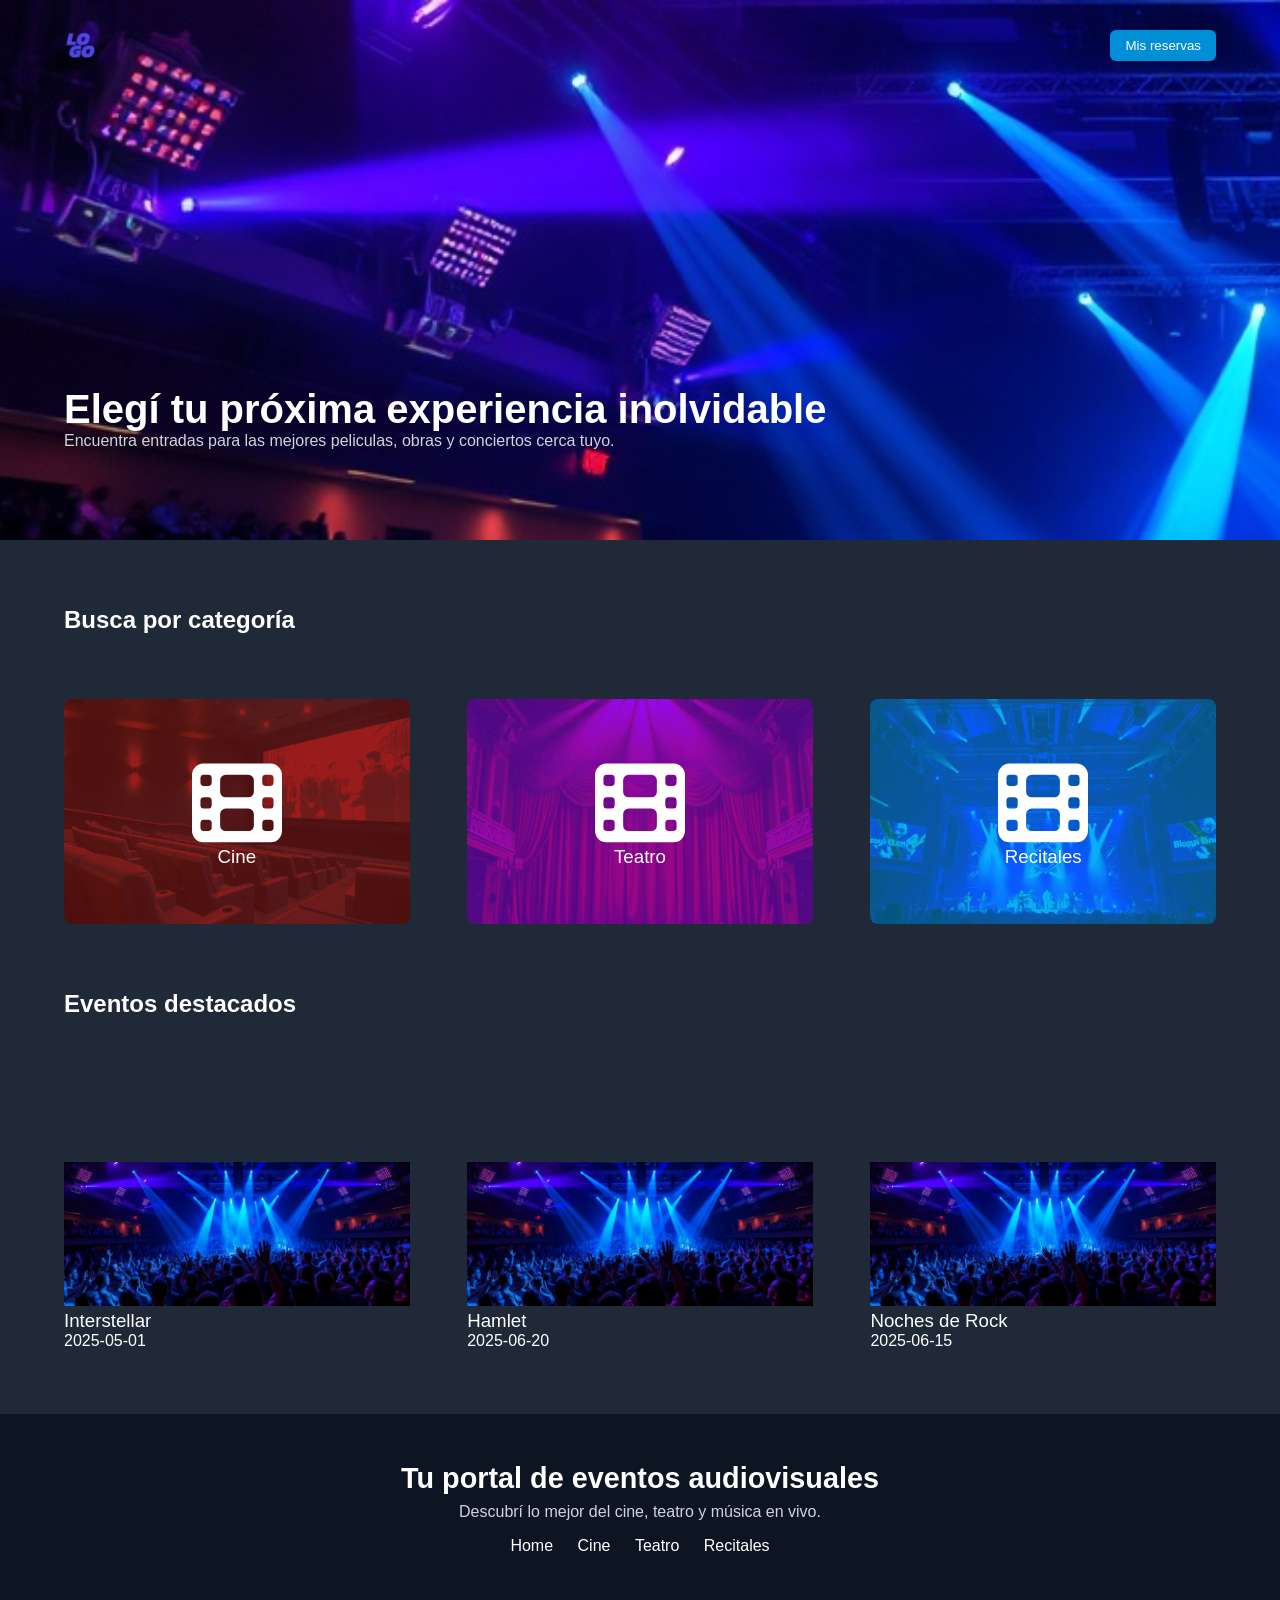
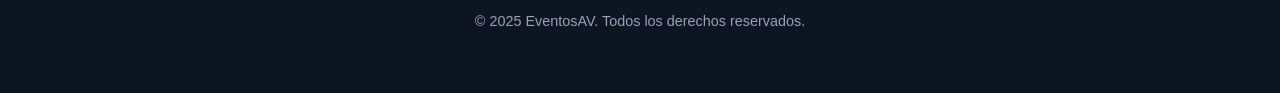
==== index.html @ 8a7a5d22 "viernes1" ====
<!DOCTYPE html>
<html lang="en">
<head>
    <meta charset="UTF-8">
    <meta name="viewport" content="width=device-width, initial-scale=1.0">
    <title>Home</title>

    <link rel="stylesheet" href="assets/css/basic-styles.css">
    <link rel="stylesheet" href="assets/css/styles.css">
        
    
</head>

<body class="azulFondo df columna centerY">

    <div class="banner w100">
    
        <header class="vh10 df centerY centerX w100 posAb">
            <div class="w90 df spaceb centerY">
                <img src="assets/imgs/logo-prueba.svg" alt="">
                <button class="sinBorde botonCeleste blanco ajuste-boton">Mis reservas</button>
            </div>
        </header>

    <main>

        <section id="banner" class="vh60 w100 df centerX">

            <div class="w90 fEnd df columna vh50">
                <h1 class="blanco fuente">Elegí tu próxima experiencia inolvidable</h1>
                <p class="grisClaro fuente">Encuentra entradas para las mejores peliculas, obras y conciertos cerca tuyo.</p>
            </div>

        </section>

    </div>

    <section id="filters" class="w90 df spaceb vh50">

        <div class="df columna spacee w100">

            <h2 class="blanco">Busca por categoría</h2>

            <div class="df spaceb">

                <a href="cine.html" id="filter-movies" class="w30 sinBorde vh25 df centerX centerY ajusteCategoria fondoRojo">
                    <div class="h50 df centerY columna spacea">
                        <img class="vh10" src="assets/imgs/icono-movies.svg" alt="">
                        <h3 class="blanco">Cine</h3>
                    </div>
                </a>

                <a href="teatro.html" id="filter-theatre" class="w30 sinBorde vh25 df centerX centerY ajusteCategoria fondoVioleta">
                    <div class="h50 df centerY columna spacea">
                        <img class="vh10" src="assets/imgs/icono-movies.svg" alt="">
                        <h3 class="blanco">Teatro</h3>
                    </div>
                </a>

                <a href="concierto.html" id="filter-concert" class="w30 sinBorde vh25 df centerX centerY ajusteCategoria fondoCeleste">
                    <div class="h50 df centerY columna spacea">
                        <img class="vh10" src="assets/imgs/icono-movies.svg" alt="">
                        <h3 class="blanco">Recitales</h3>
                    </div>
                </a>

            </div>

        </div>

    </section>

    <section class="w90 vh40 df columna spaceb">
        
            <h2 class="blanco">Eventos destacados</h2>

            <div id="contDestacados" class="df spaceb">
                <!--Aca se van a mostrar eventos de los 3 tipos-->

            </div>

        
    </section>

    </main>

    <footer class="w100 mt4">
        <h2>Tu portal de eventos audiovisuales</h2>
        <p>Descubrí lo mejor del cine, teatro y música en vivo.</p>
      
        <div class="footer-links">
          <a href="index.html">Home</a>
          <a href="cine.html">Cine</a>
          <a href="teatro.html">Teatro</a>
          <a href="concierto.html">Recitales</a>
        </div>
      
        <p class="copyright mt4">&copy; 2025 EventosAV. Todos los derechos reservados.</p>
      </footer>

    <script src="assets/js/script.js" type="module"></script> 
    <script src="assets/js/app.js" type="module"></script>

</body>
</html>
---- assets/css/basic-styles.css ----
*{
    margin: 0;
    padding: 0;
    box-sizing: border-box;
    text-decoration: none;
    font-family: sans-serif;
}

.bordeRojo{
    border: 3px solid red;
}
.bordeVerde{
    border: 3px solid greenyellow;
}

/*sacar cosas*/
.sinItem{
    list-style: none;
}
.sinBorde{
    border: none;
}

/*fondos*/
.fondoBlanco{
    background-color: white;
}
.fondoNegro{
    background-color: black;
}
.fondoTransparente{
    background-color: #ffffff00;
}

/*colores*/
.blanco{
    color: white;
}
.negro{
    color: black;
}

/*bordes*/
.bordeRedondo{
    border-radius: 25px;
}

/*texto*/
.textCenter{
    text-align: center;
}

/*acomodar*/
.df{
    display: flex;
}
.wrap{
    flex-wrap: wrap;
}
.fEnd{
    justify-content: end;
}
.fStart{
    justify-content: start;
}
.columna{
    flex-direction: column;
}
.centerX{
    justify-content: center;
}
.centerY{
    align-items: center;
}
.spaceb{
    justify-content: space-between;
}
.spacea{
    justify-content: space-around;
}
.spacee{
    justify-content: space-evenly;
}
.objCover{
    object-fit: cover;
}
.fitContent{
    width: fit-content;
}
.posAb{
    position: absolute;
}
.posRel{
    position: relative;
}

/*alturas*/
.h100{
    height: 100%;
}
.h90{
    height: 90%;
}
.h50{
    height: 50%;
}

.vh100{
    min-height: 100vh;
}
.vh90{
    min-height: 90vh;
}
.vh70{
    min-height: 70vh;
}
.vh60{
    height: 60vh;
}
.vh50{
    height: 50vh;
}
.vh40{
    height: 40vh;
}
.vh30{
    height: 30vh;
}
.vh25{
    height: 25vh;
}
.vh10{
    height: 10vh;
}

/*anchos*/
.w100{
    width: 100%;
}
.w90{
    width: 90%;
}
.w80{
    width: 80%;
}
.w70{
    width: 70%;
}
.w60{
    width: 60%;
}
.w50{
    width: 50%;
}
.w40{
    width: 40%;
}
.w45{
    width: 45%;
}
.w30{
    width: 30%;
}
.w20{
    width: 20%;
}
.w10{
    width: 10%;
}

/*Margin y padding*/

.mt4{
    margin-top: 4em;
}

.mr2{
    margin-right: 2em;
}

.ml2{
    margin-left: 2em;
}

.mt1{
    margin-top: 1em;
}

.mb3{
    margin-bottom: 3em;
}


/*visibilidad*/
.invisible{
    display: none;
}
.visible{
    display: block;
}

@media (max-width: 960px){

        .visibleT{
            display: block;
        }
        .invisibleT{
            display: none;
        }

}

@media (max-width: 480px){

    .w100m{
        width: 100%;
    }
    .w90m{
        width: 90%;
    }
    .w80m{
        width: 80%;
    }
    .w70m{
        width: 70%;
    }

    .vh100m{
        min-height: 100vh;
    }
    .vh80m{
        min-height: 80vh;
    }
    .vh70m{
        min-height: 70vh;
    }
    .vh60m{
        height: 60vh;
    }
    .vh30m{
        height: 30vh;
    }

    .dfm{
        display: flex;
    }
    .columnaM{
        flex-direction: column;
    }
    .spaceaM{
        justify-content: space-around;
    }
    .spacebM{
        justify-content: space-between;
    }

}
---- assets/css/styles.css ----
/*generales
section{
    margin-top: 2em;
}*/

/*sacar*/
#container{
    flex-wrap: wrap;
}

/*colores*/
.azulFondo{
    background-color: #1f2937;
}
.grisClaro{
    color: #D1D5DB;
}

.bgGrisOscuro{
    background-color: #48494d;
}
.fondoRojo{
    background-color: #991B1B;
}

.fondoVioleta{
    background-color: #9409ff;
}

.fondoCeleste{
    background-color: #09adff;
}

/*botones*/
.ajuste-boton{
    padding: 8px 15px;
    border-radius: 6px;
}

.botonCeleste{
    background-color: #008FD6;
}

/*banner section*/
.ajusteBanner{
    background-repeat: no-repeat;
    background-position: center;
    background-size: cover;
    background-color: rgba(0, 0, 0, 0.527);
    background-blend-mode: darken;
}

.banner{
    background-image: url("../imgs/banner-home.png");
}

.banner-cine{
    background-image: url("../imgs/banner-cine.jpg");
}
.banner-teatro{
    background-image: url("../imgs/banner-teatro.jpg");
}
.banner-concierto{
    background-image: url("../imgs/banner-recital.jpg");
}

/*textos*/
h1,h2,h3,h4,p,a,button,label,input{
    font-family: Roboto, 'Open Sans', 'Helvetica Neue', sans-serif;
}
h3{
    font-weight: 300;
}
h1{
    font-size: clamp(1em, 2.5em, 3em);
}
p{
    font-size: clamp(15px, 16px, 24px);
    font-weight: 400;
}

/*categorias*/
.ajusteCategoria{
    border-radius: 8px;
    background-size: cover;
    background-blend-mode: darken;
    background-position: center;
}

#filter-movies{
    background-image: url("../imgs/cine-categoria.png");
}

#filter-theatre{
    background-image: url("../imgs/category-theatre.png");
}

#filter-concert{
    background-image: url("../imgs/concert-category.png");
}

header{
    z-index: 1;
    top: 0;
}

.lateral{
    margin-left: 2em;
    margin-right: 2em;
    border-radius: 1em;
}

#card{
    overflow: hidden;
}

#modalInfo{
    padding: 2em;
    top: 20%;
    left: 30%;
}

/*form*/

input{
    height: 45px;
    border: none;
    border-radius: 16px;
    background-color: #9cc7fb6f;
    color: #ffffff;
    padding: 12px;
}

label{
    font-size: 15px;
    margin-top: 20px;
}

footer {
    background-color: #0d1523; /* Azul oscuro */
    color: white;
    text-align: center;
    padding: 3rem 1rem;
  }
  
  footer h2 {
    font-size: 1.8rem;
    margin-bottom: 0.5rem;
  }
  
  footer p {
    margin: 0.5rem 0 1rem;
    color: #cbd5e1;
  }
  
  .footer-links {
    margin-bottom: 1rem;
  }
  
  .footer-links a {
    color: white;
    text-decoration: none;
    margin: 0 10px;
    font-weight: 500;
    transition: color 0.3s ease;
  }
  
  .footer-links a:hover {
    color: #38bdf8;
  }
  
  footer .copyright {
    font-size: 0.9rem;
    color: #94a3b8;
  }

  #caja-reservas{
    height: 100vh;
    padding: 2em;
    position: fixed;
    right: 0;
    z-index: 2;
    overflow-y: auto;
  }

  #contenedorComida{
    top: 20%;
  }

  #card-evento{
    background-image: url("../imgs/poster-peli-generic.webp");
    background-repeat: no-repeat;
    background-position: center;
    background-size: cover;
    width: 100%;
    height: 60vh;
  }

  #card-evento:hover{
    transform: scale(1.1);
    transition: ease-in-out;
  }

  #info-evento{
    color: white;
    background: linear-gradient(to top, black, transparent);
  }
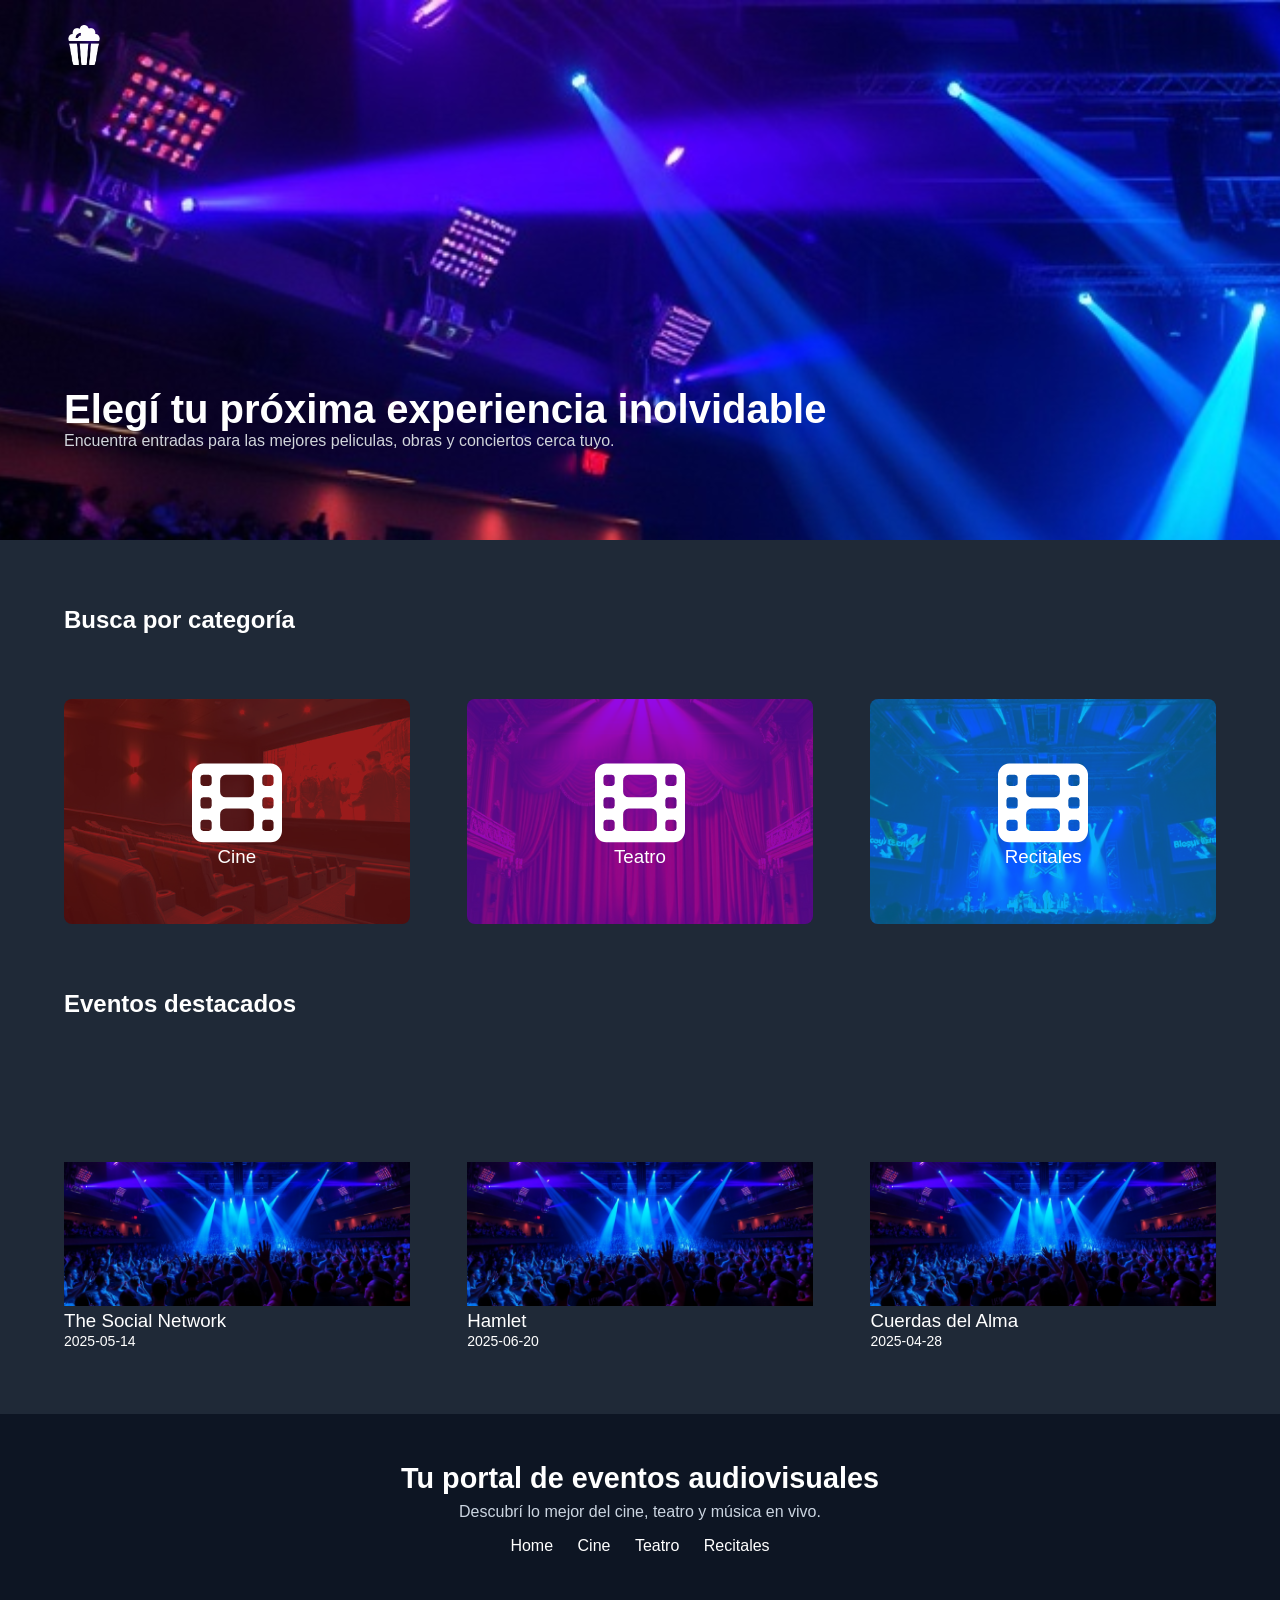
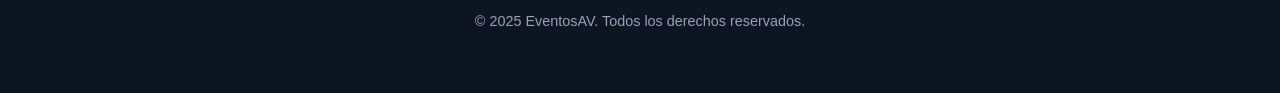
==== commit 8653d5db: "sabado a la mañana" ====
--- a/index.html
+++ b/index.html
@@ -17,8 +17,8 @@
     
         <header class="vh10 df centerY centerX w100 posAb">
             <div class="w90 df spaceb centerY">
-                <img src="assets/imgs/logo-prueba.svg" alt="">
-                <button class="sinBorde botonCeleste blanco ajuste-boton">Mis reservas</button>
+                <img id="logo" class="objCover" src="assets/imgs/logo-blanco.png" alt="">
+                <!--<button class="sinBorde botonCeleste blanco ajuste-boton">Mis reservas</button>-->
             </div>
         </header>
 
--- a/assets/css/basic-styles.css
+++ b/assets/css/basic-styles.css
@@ -129,6 +129,9 @@
 .vh25{
     height: 25vh;
 }
+.vh20{
+    height: 20vh;
+}
 .vh10{
     height: 10vh;
 }
--- a/assets/css/styles.css
+++ b/assets/css/styles.css
@@ -1,8 +1,3 @@
-/*generales
-section{
-    margin-top: 2em;
-}*/
-
 /*sacar*/
 #container{
     flex-wrap: wrap;
@@ -65,11 +60,11 @@
 }
 
 /*textos*/
-h1,h2,h3,h4,p,a,button,label,input{
+h1,h2,h3,h4,p,a,button,label,input, span{
     font-family: Roboto, 'Open Sans', 'Helvetica Neue', sans-serif;
 }
 h3{
-    font-weight: 300;
+    font-weight: 400;
 }
 h1{
     font-size: clamp(1em, 2.5em, 3em);
@@ -77,6 +72,16 @@
 p{
     font-size: clamp(15px, 16px, 24px);
     font-weight: 400;
+}
+span, li{
+    font-size: 14px;
+    font-weight: 300;
+}
+li{
+    list-style: none;
+}
+.closei{
+    font-size: 24px;
 }
 
 /*categorias*/
@@ -102,6 +107,9 @@
 header{
     z-index: 1;
     top: 0;
+}
+#logo{
+    width: 40px;
 }
 
 .lateral{
@@ -133,7 +141,6 @@
 
 label{
     font-size: 15px;
-    margin-top: 20px;
 }
 
 footer {
@@ -194,14 +201,20 @@
     background-size: cover;
     width: 100%;
     height: 60vh;
+
+    transition: transform 0.3s ease-in-out;
   }
 
   #card-evento:hover{
-    transform: scale(1.1);
-    transition: ease-in-out;
+    transform: scale(1.05);
+
   }
 
   #info-evento{
     color: white;
     background: linear-gradient(to top, black, transparent);
+  }
+
+  #div-final{
+    background-color: #0d1523d7;
   }
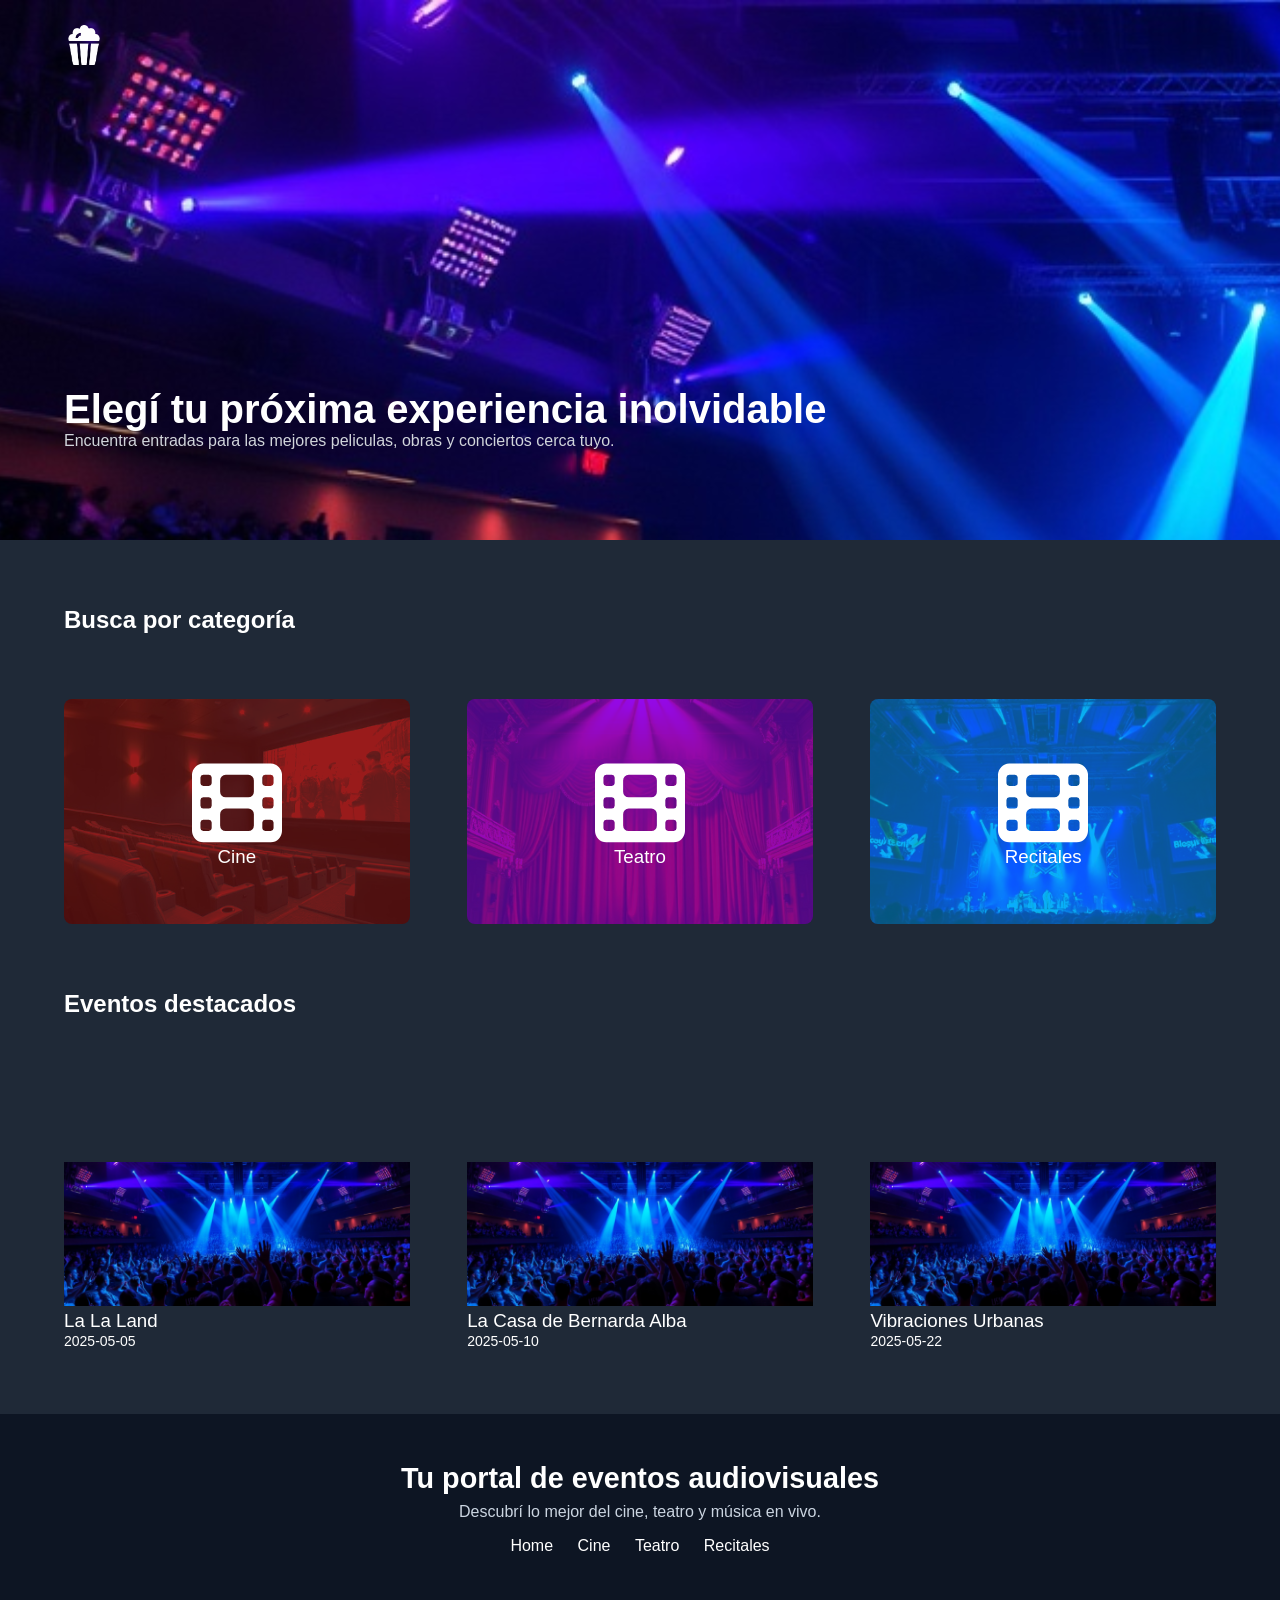
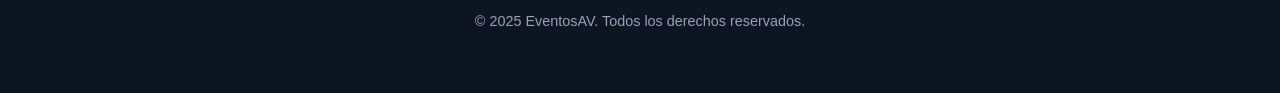
==== commit 183af255: "Cambios" ====
--- a/index.html
+++ b/index.html
@@ -7,6 +7,7 @@
 
     <link rel="stylesheet" href="assets/css/basic-styles.css">
     <link rel="stylesheet" href="assets/css/styles.css">
+    <link rel="icon" href="assets/imgs/logo.png" type="image/x-icon">
         
     
 </head>
--- a/assets/css/basic-styles.css
+++ b/assets/css/basic-styles.css
@@ -42,7 +42,7 @@
 
 /*bordes*/
 .bordeRedondo{
-    border-radius: 25px;
+    border-radius: 20px;
 }
 
 /*texto*/
@@ -191,6 +191,10 @@
 
 .mb3{
     margin-bottom: 3em;
+}
+
+.p1{
+    padding: 1em;
 }
 
 
--- a/assets/css/styles.css
+++ b/assets/css/styles.css
@@ -217,4 +217,36 @@
 
   #div-final{
     background-color: #0d1523d7;
-  }+  }
+
+  .totalPrecio{
+    text-align: right;
+  }
+
+  .cajita{
+    border: 1px solid rgb(164, 164, 164);
+    background-color: #f6f6f6;
+    border-radius: 10px;
+    box-shadow: 0 2px 8px rgba(0, 0, 0, 0.1);
+    padding: 1.4em;
+  }
+
+ #cerrar-comida{
+    all: unset;
+    position: absolute;
+    right: 1rem;
+    cursor: pointer;
+ }
+
+ #dialog-comida{
+    position: fixed;
+    top: 50%;
+    left: 32%;
+    transform: translate(-50%, -50%);
+    box-shadow: 0 0 10px rgba(0,0,0,0.3);
+    z-index: 1000;
+ }
+
+ #codigoDescuento {
+    color: black; 
+ }
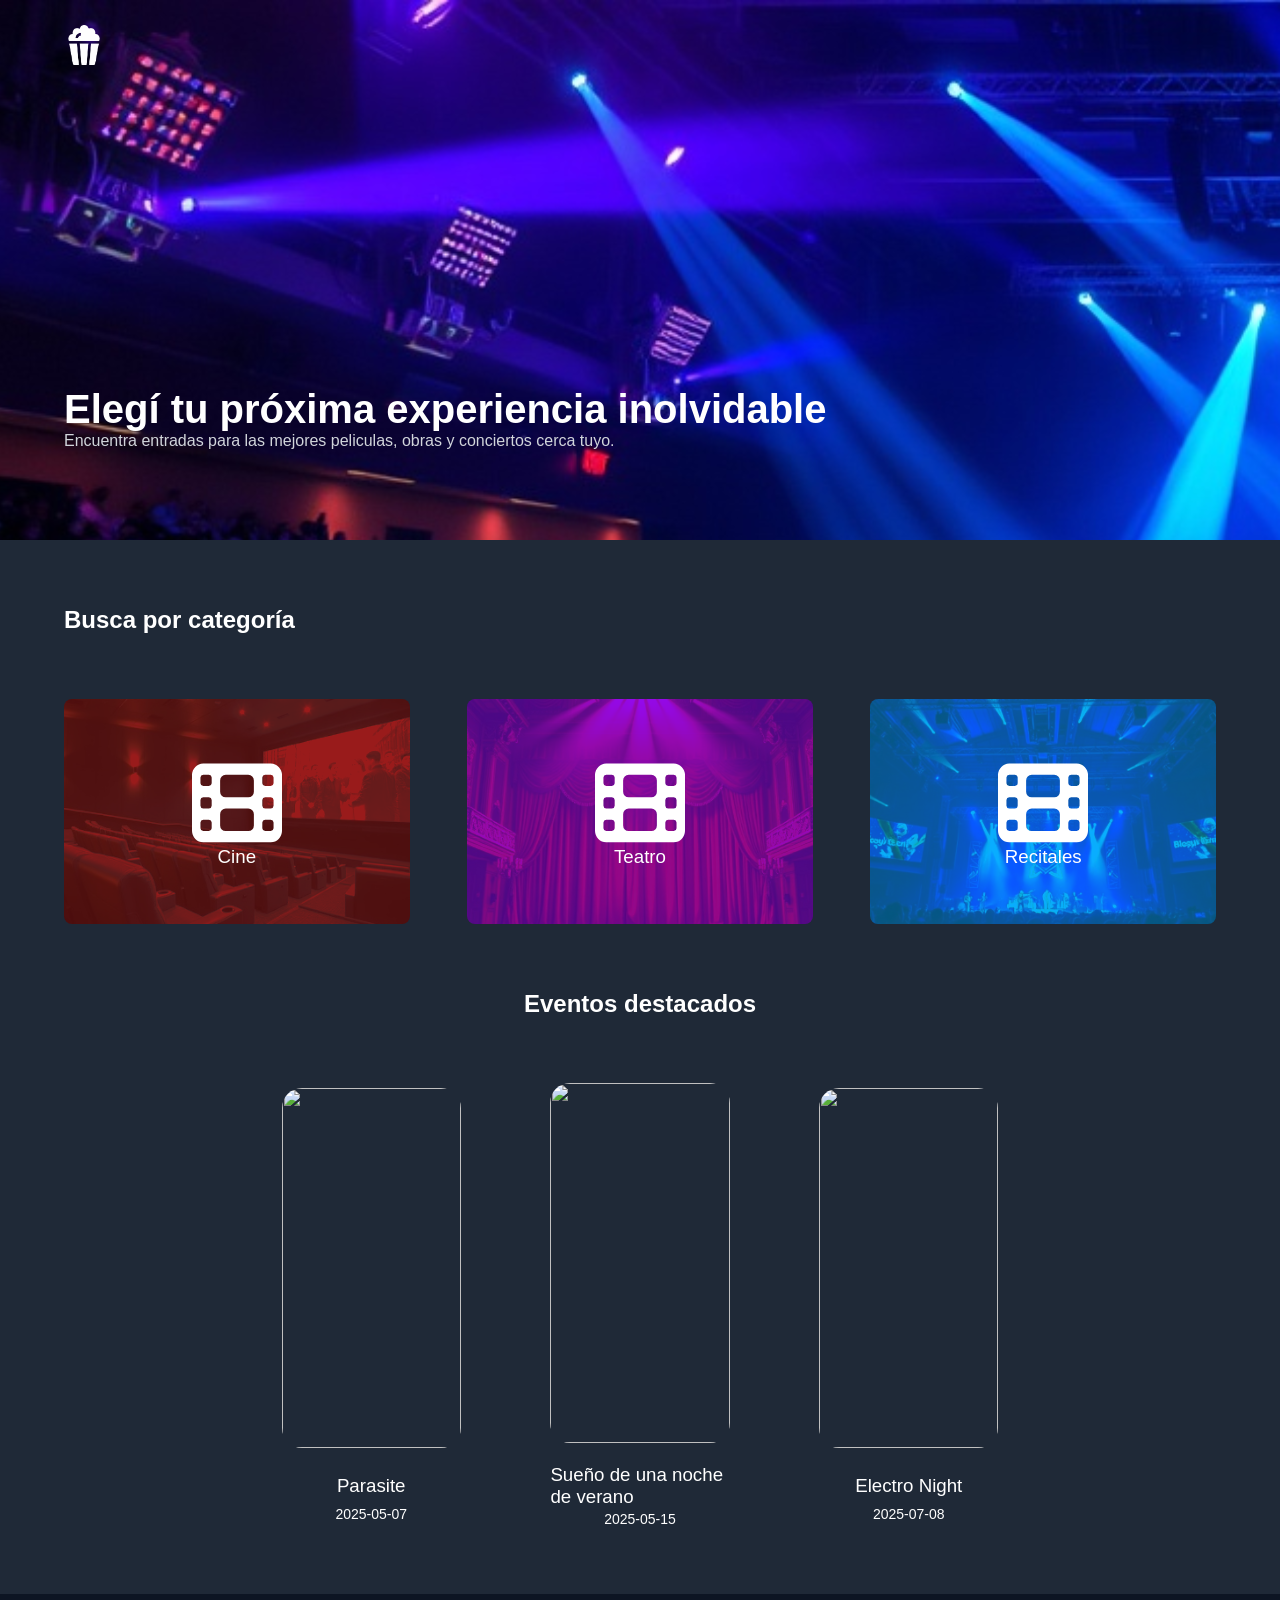
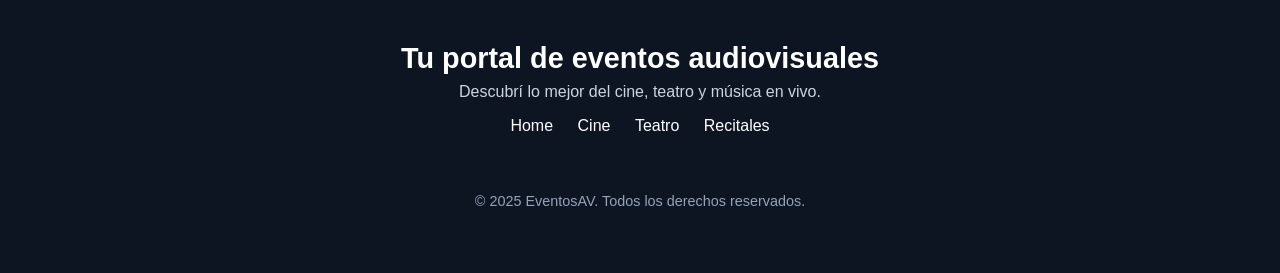
==== commit a86a0fb6: "domingo noche" ====
--- a/index.html
+++ b/index.html
@@ -71,11 +71,11 @@
 
     </section>
 
-    <section class="w90 vh40 df columna spaceb">
+    <section class="w70 vh60 df columna centerY spaceb">
         
             <h2 class="blanco">Eventos destacados</h2>
 
-            <div id="contDestacados" class="df spaceb">
+            <div id="contDestacados" class="df spaceb w80">
                 <!--Aca se van a mostrar eventos de los 3 tipos-->
 
             </div>
--- a/assets/css/basic-styles.css
+++ b/assets/css/basic-styles.css
@@ -164,6 +164,9 @@
 .w30{
     width: 30%;
 }
+.w25{
+    width: 25%;
+}
 .w20{
     width: 20%;
 }
--- a/assets/css/styles.css
+++ b/assets/css/styles.css
@@ -195,13 +195,15 @@
   }
 
   #card-evento{
-    background-image: url("../imgs/poster-peli-generic.webp");
     background-repeat: no-repeat;
     background-position: center;
     background-size: cover;
     width: 100%;
     height: 60vh;
 
+    background-color: #0d1523;
+    background-blend-mode: darken;
+
     transition: transform 0.3s ease-in-out;
   }
 
@@ -210,9 +212,13 @@
 
   }
 
-  #info-evento{
-    color: white;
-    background: linear-gradient(to top, black, transparent);
+  #card-evento .overlay {
+    position: absolute;
+    top: 0;
+    left: 0;
+    width: 100%;
+    height: 100%;
+    background: linear-gradient(to top, rgb(13, 21, 35), rgba(13, 21, 35, 0)); 
   }
 
   #div-final{
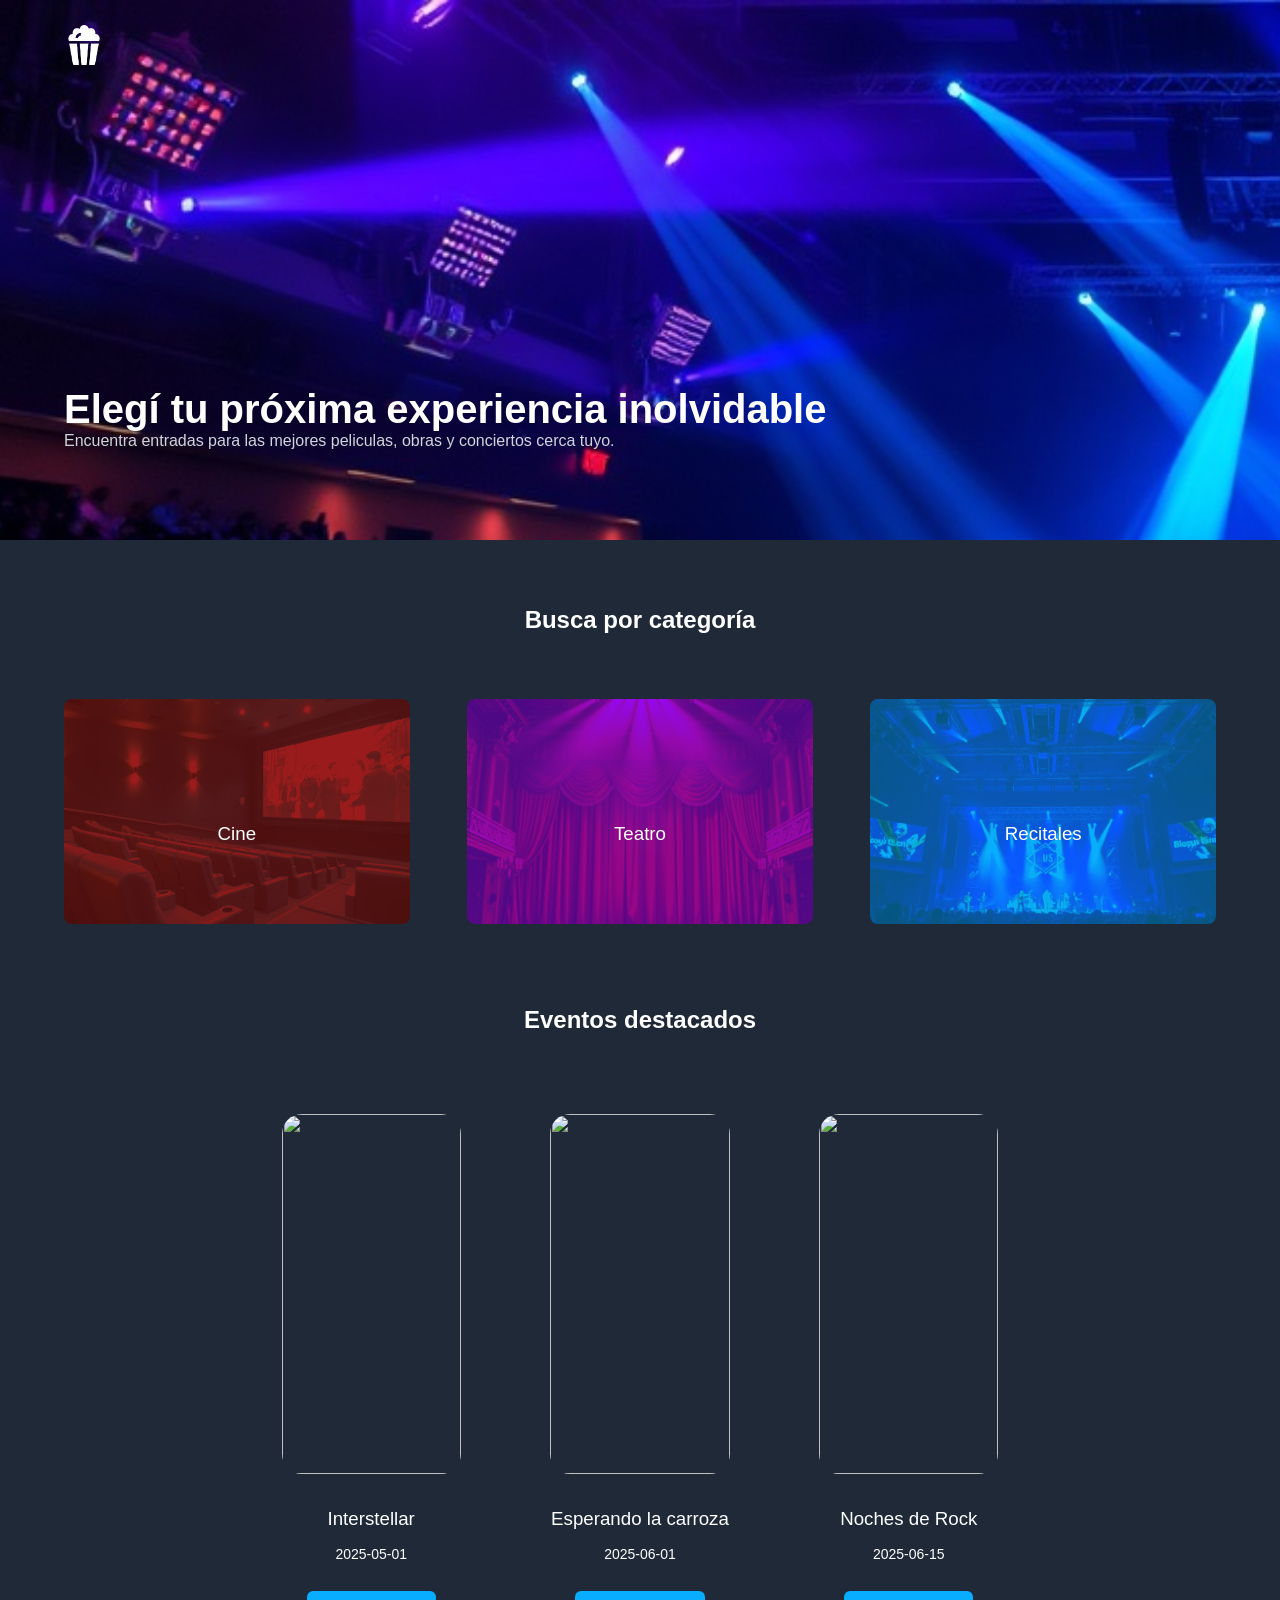
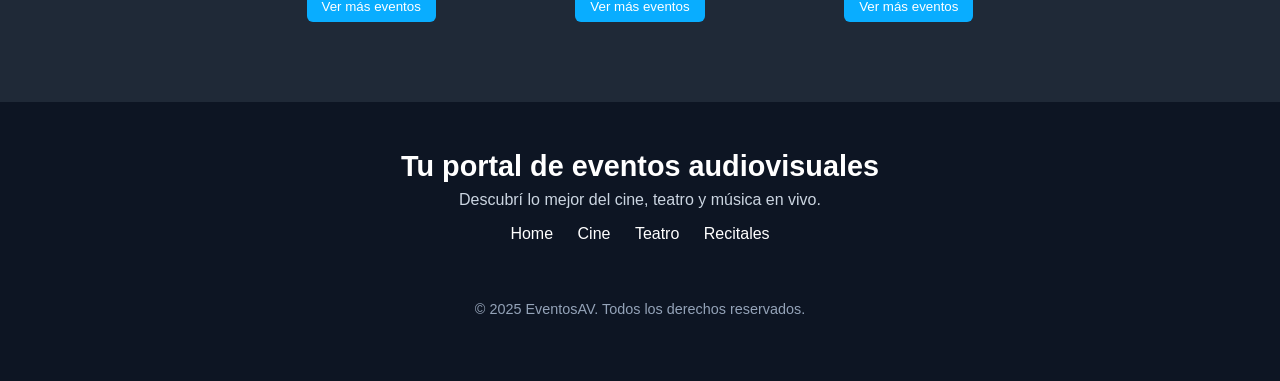
==== commit c5c5f47a: "Cambios" ====
--- a/index.html
+++ b/index.html
@@ -8,7 +8,8 @@
     <link rel="stylesheet" href="assets/css/basic-styles.css">
     <link rel="stylesheet" href="assets/css/styles.css">
     <link rel="icon" href="assets/imgs/logo.png" type="image/x-icon">
-        
+    
+    <link rel='stylesheet' href='https://cdn-uicons.flaticon.com/2.6.0/uicons-regular-rounded/css/uicons-regular-rounded.css'>
     
 </head>
 
@@ -38,29 +39,29 @@
 
     <section id="filters" class="w90 df spaceb vh50">
 
-        <div class="df columna spacee w100">
+        <div class="df columna spacee w100 centerX centerY">
 
             <h2 class="blanco">Busca por categoría</h2>
 
-            <div class="df spaceb">
+            <div class="df spaceb w100">
 
                 <a href="cine.html" id="filter-movies" class="w30 sinBorde vh25 df centerX centerY ajusteCategoria fondoRojo">
                     <div class="h50 df centerY columna spacea">
-                        <img class="vh10" src="assets/imgs/icono-movies.svg" alt="">
+                        <i class="fi fi-rr-video-camera-alt icono"></i>
                         <h3 class="blanco">Cine</h3>
                     </div>
                 </a>
 
                 <a href="teatro.html" id="filter-theatre" class="w30 sinBorde vh25 df centerX centerY ajusteCategoria fondoVioleta">
                     <div class="h50 df centerY columna spacea">
-                        <img class="vh10" src="assets/imgs/icono-movies.svg" alt="">
+                        <i class="fi fi-rr-theater-masks icono"></i>
                         <h3 class="blanco">Teatro</h3>
                     </div>
                 </a>
 
                 <a href="concierto.html" id="filter-concert" class="w30 sinBorde vh25 df centerX centerY ajusteCategoria fondoCeleste">
                     <div class="h50 df centerY columna spacea">
-                        <img class="vh10" src="assets/imgs/icono-movies.svg" alt="">
+                        <i class="fi fi-rr-guitar-electric icono"></i>
                         <h3 class="blanco">Recitales</h3>
                     </div>
                 </a>
@@ -71,11 +72,11 @@
 
     </section>
 
-    <section class="w70 vh60 df columna centerY spaceb">
+    <section class="w70 vh80 df columna centerY spaceb mt1 w90t">
         
             <h2 class="blanco">Eventos destacados</h2>
 
-            <div id="contDestacados" class="df spaceb w80">
+            <div id="contDestacados" class="df spaceb w80 mt4 dfm columnam w100t">
                 <!--Aca se van a mostrar eventos de los 3 tipos-->
 
             </div>
--- a/assets/css/styles.css
+++ b/assets/css/styles.css
@@ -186,6 +186,7 @@
     padding: 2em;
     position: fixed;
     right: 0;
+    top:0;
     z-index: 2;
     overflow-y: auto;
   }
@@ -255,4 +256,84 @@
 
  #codigoDescuento {
     color: black; 
- }+ }
+
+ .icono{
+    font-size: 3em; 
+    color: white;
+  }
+
+ /*MOBILE*/
+@media screen and (max-width: 767px) {
+    .w100m{
+        width: 100%;
+    }
+
+    .w90m{
+        width: 90%;
+    }
+
+    
+    .w40m{
+        width: 40%;
+    }
+
+
+    .dfm{
+        display: flex;
+    }
+
+    .centerXm{
+        justify-content: center;
+    }
+
+    .centerYm{
+        align-items: center;
+    }
+
+    #modalInfo{
+        top: 20%;
+        left: 5%;
+    }
+
+    #dialog-comida{
+        top: 50%;
+        left: 70%;
+    }
+
+    .imgMenum{
+        object-fit: contain
+    }
+
+    .columnam{
+        flex-direction: column;
+    }
+
+    .mt1m{
+        margin-top: 1em;
+    }
+
+}
+  
+  /*TABLETS*/
+  @media screen and (min-width: 768px) and (max-width: 1023px) {
+    .w45t{
+        width: 45%;
+    }
+
+    .w60t{
+        width: 60%;
+    }
+
+    .w100t{
+        width: 100%;
+    }
+
+    .w90t{
+        width: 90%;
+    }
+
+    .imgMenut{
+        object-fit: contain
+    }
+  }
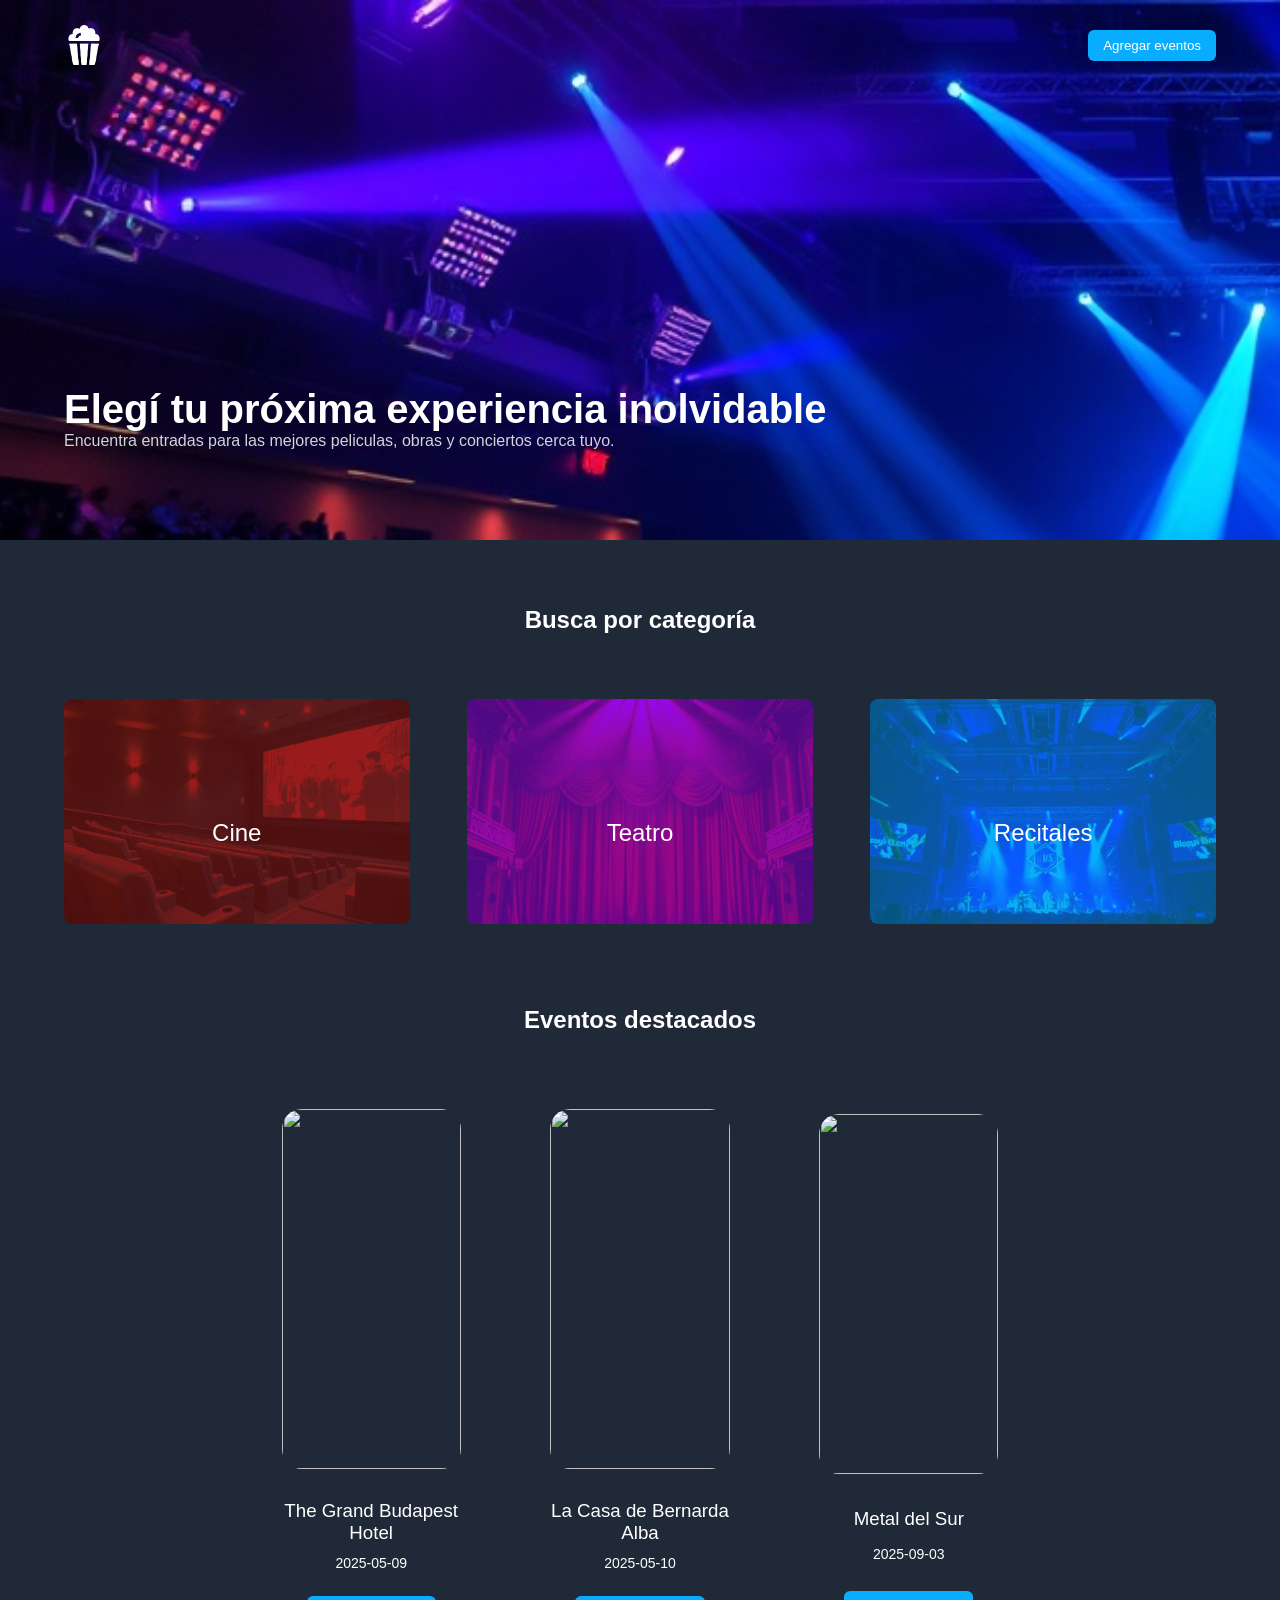
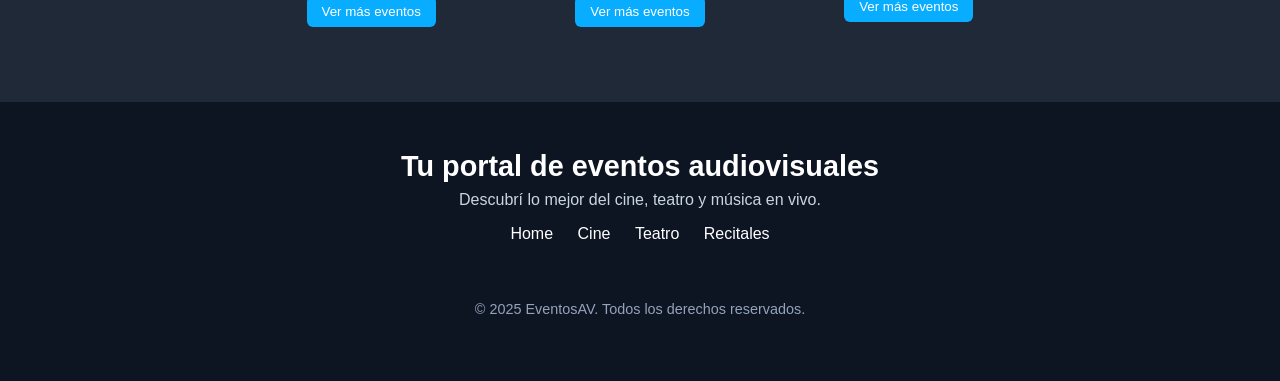
==== commit 6773a597: "jueves2" ====
--- a/index.html
+++ b/index.html
@@ -20,7 +20,7 @@
         <header class="vh10 df centerY centerX w100 posAb">
             <div class="w90 df spaceb centerY">
                 <img id="logo" class="objCover" src="assets/imgs/logo-blanco.png" alt="">
-                <!--<button class="sinBorde botonCeleste blanco ajuste-boton">Mis reservas</button>-->
+                <a href=""><button class="ajuste-boton sinBorde blanco fondoCeleste">Agregar eventos</button></a>
             </div>
         </header>
 
@@ -48,21 +48,21 @@
                 <a href="cine.html" id="filter-movies" class="w30 sinBorde vh25 df centerX centerY ajusteCategoria fondoRojo">
                     <div class="h50 df centerY columna spacea">
                         <i class="fi fi-rr-video-camera-alt icono"></i>
-                        <h3 class="blanco">Cine</h3>
+                        <h3 class="blanco titulo">Cine</h3>
                     </div>
                 </a>
 
                 <a href="teatro.html" id="filter-theatre" class="w30 sinBorde vh25 df centerX centerY ajusteCategoria fondoVioleta">
                     <div class="h50 df centerY columna spacea">
                         <i class="fi fi-rr-theater-masks icono"></i>
-                        <h3 class="blanco">Teatro</h3>
+                        <h3 class="blanco titulo">Teatro</h3>
                     </div>
                 </a>
 
                 <a href="concierto.html" id="filter-concert" class="w30 sinBorde vh25 df centerX centerY ajusteCategoria fondoCeleste">
                     <div class="h50 df centerY columna spacea">
                         <i class="fi fi-rr-guitar-electric icono"></i>
-                        <h3 class="blanco">Recitales</h3>
+                        <h3 class="blanco titulo">Recitales</h3>
                     </div>
                 </a>
 
@@ -77,8 +77,7 @@
             <h2 class="blanco">Eventos destacados</h2>
 
             <div id="contDestacados" class="df spaceb w80 mt4 dfm columnam w100t">
-                <!--Aca se van a mostrar eventos de los 3 tipos-->
-
+                <!--Aca se van a mostrar eventos random de los 3 tipos-->
             </div>
 
         
--- a/assets/css/styles.css
+++ b/assets/css/styles.css
@@ -82,6 +82,10 @@
 }
 .closei{
     font-size: 24px;
+}
+.titulo{
+    font-size: clamp(16px, 24px, 32px);
+    font-weight: 500;
 }
 
 /*categorias*/
@@ -263,6 +267,10 @@
     color: white;
   }
 
+  #eventos-agregados{
+    gap: 2em;
+  }
+
  /*MOBILE*/
 @media screen and (max-width: 767px) {
     .w100m{
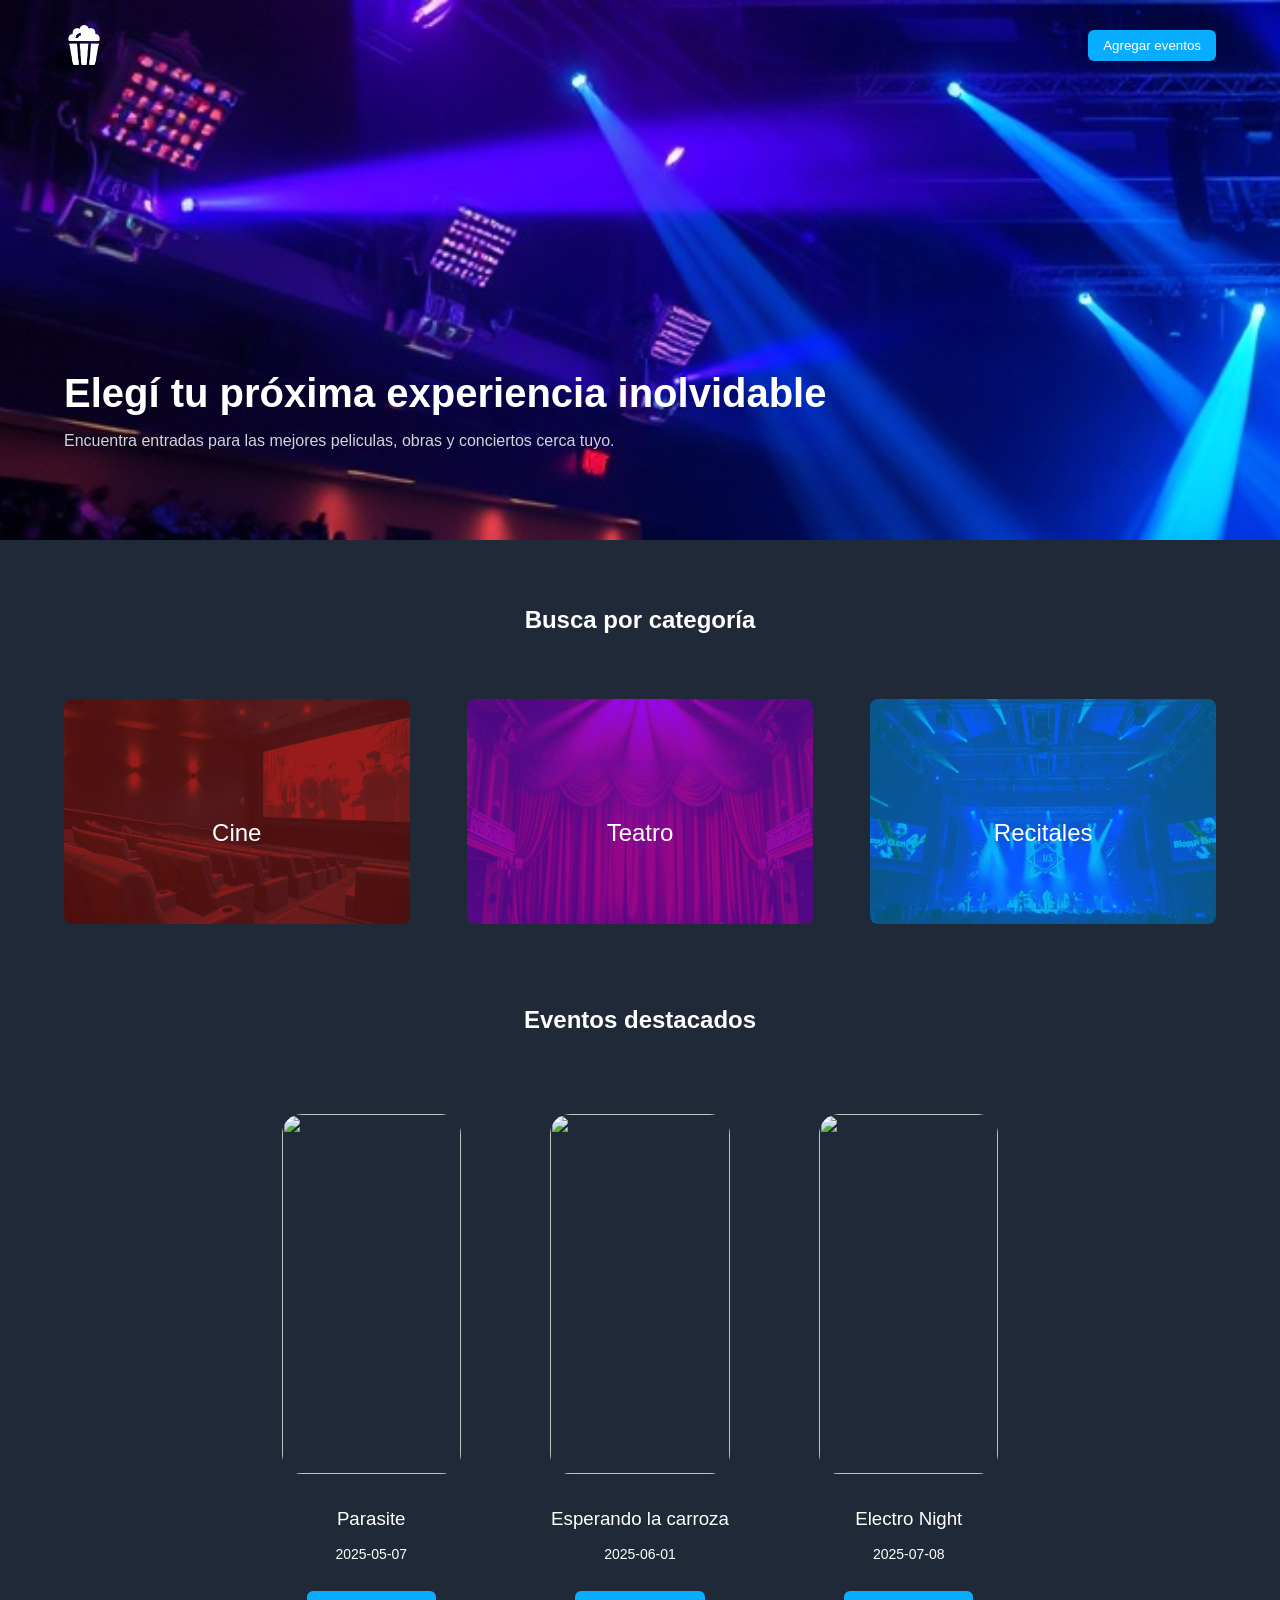
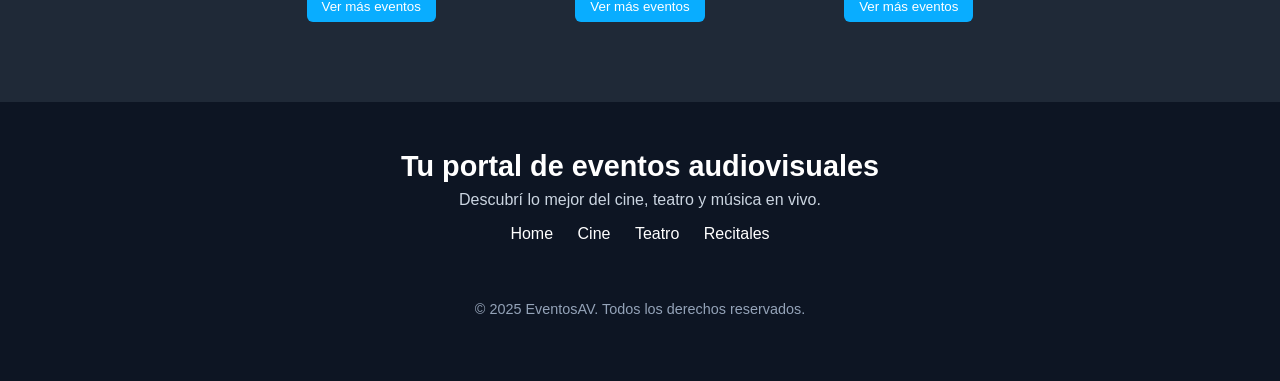
==== commit bf40661d: "cambios casi finales" ====
--- a/index.html
+++ b/index.html
@@ -20,7 +20,7 @@
         <header class="vh10 df centerY centerX w100 posAb">
             <div class="w90 df spaceb centerY">
                 <img id="logo" class="objCover" src="assets/imgs/logo-blanco.png" alt="">
-                <a href=""><button class="ajuste-boton sinBorde blanco fondoCeleste">Agregar eventos</button></a>
+                <a href="admin.html"><button class="ajuste-boton sinBorde blanco fondoCeleste">Agregar eventos</button></a>
             </div>
         </header>
 
@@ -29,8 +29,8 @@
         <section id="banner" class="vh60 w100 df centerX">
 
             <div class="w90 fEnd df columna vh50">
-                <h1 class="blanco fuente">Elegí tu próxima experiencia inolvidable</h1>
-                <p class="grisClaro fuente">Encuentra entradas para las mejores peliculas, obras y conciertos cerca tuyo.</p>
+                <h1 class="blanco tituloPrincipal">Elegí tu próxima experiencia inolvidable</h1>
+                <p class="grisClaro mt1">Encuentra entradas para las mejores peliculas, obras y conciertos cerca tuyo.</p>
             </div>
 
         </section>
--- a/assets/css/basic-styles.css
+++ b/assets/css/basic-styles.css
@@ -209,59 +209,3 @@
     display: block;
 }
 
-@media (max-width: 960px){
-
-        .visibleT{
-            display: block;
-        }
-        .invisibleT{
-            display: none;
-        }
-
-}
-
-@media (max-width: 480px){
-
-    .w100m{
-        width: 100%;
-    }
-    .w90m{
-        width: 90%;
-    }
-    .w80m{
-        width: 80%;
-    }
-    .w70m{
-        width: 70%;
-    }
-
-    .vh100m{
-        min-height: 100vh;
-    }
-    .vh80m{
-        min-height: 80vh;
-    }
-    .vh70m{
-        min-height: 70vh;
-    }
-    .vh60m{
-        height: 60vh;
-    }
-    .vh30m{
-        height: 30vh;
-    }
-
-    .dfm{
-        display: flex;
-    }
-    .columnaM{
-        flex-direction: column;
-    }
-    .spaceaM{
-        justify-content: space-around;
-    }
-    .spacebM{
-        justify-content: space-between;
-    }
-
-}
--- a/assets/css/styles.css
+++ b/assets/css/styles.css
@@ -86,6 +86,10 @@
 .titulo{
     font-size: clamp(16px, 24px, 32px);
     font-weight: 500;
+}
+.tituloPrincipal{
+    font-size: clamp(24px, 40px, 42px);
+    font-weight: 600;
 }
 
 /*categorias*/
@@ -273,30 +277,63 @@
 
  /*MOBILE*/
 @media screen and (max-width: 767px) {
+
     .w100m{
         width: 100%;
     }
-
     .w90m{
         width: 90%;
     }
-
-    
+    .w80m{
+        width: 80%;
+    }
+    .w70m{
+        width: 70%;
+    }
     .w40m{
         width: 40%;
     }
 
+    .vh100m{
+        min-height: 100vh;
+    }
+    .vh80m{
+        min-height: 80vh;
+    }
+    .vh70m{
+        min-height: 70vh;
+    }
+    .vh60m{
+        height: 60vh;
+    }
+    .vh45m{
+        min-height: 45vh;
+    }
+    .vh30m{
+        height: 30vh;
+    }
+
 
     .dfm{
         display: flex;
     }
-
+    .rowM{
+        flex-direction: row;
+    }
+    .columnaM{
+        flex-direction: column;
+    }
     .centerXm{
         justify-content: center;
     }
-
     .centerYm{
         align-items: center;
+    }
+    .spaceaM{
+        justify-content: space-around;
+    }
+    .spacebM{
+        justify-content: space-between;
     }
 
     #modalInfo{
@@ -321,10 +358,22 @@
         margin-top: 1em;
     }
 
+    .mostrar-comida{
+        margin-top: 0;
+    }
+
 }
   
   /*TABLETS*/
   @media screen and (min-width: 768px) and (max-width: 1023px) {
+
+    .visibleT{
+        display: block;
+    }
+    .invisibleT{
+        display: none;
+    }
+
     .w45t{
         width: 45%;
     }
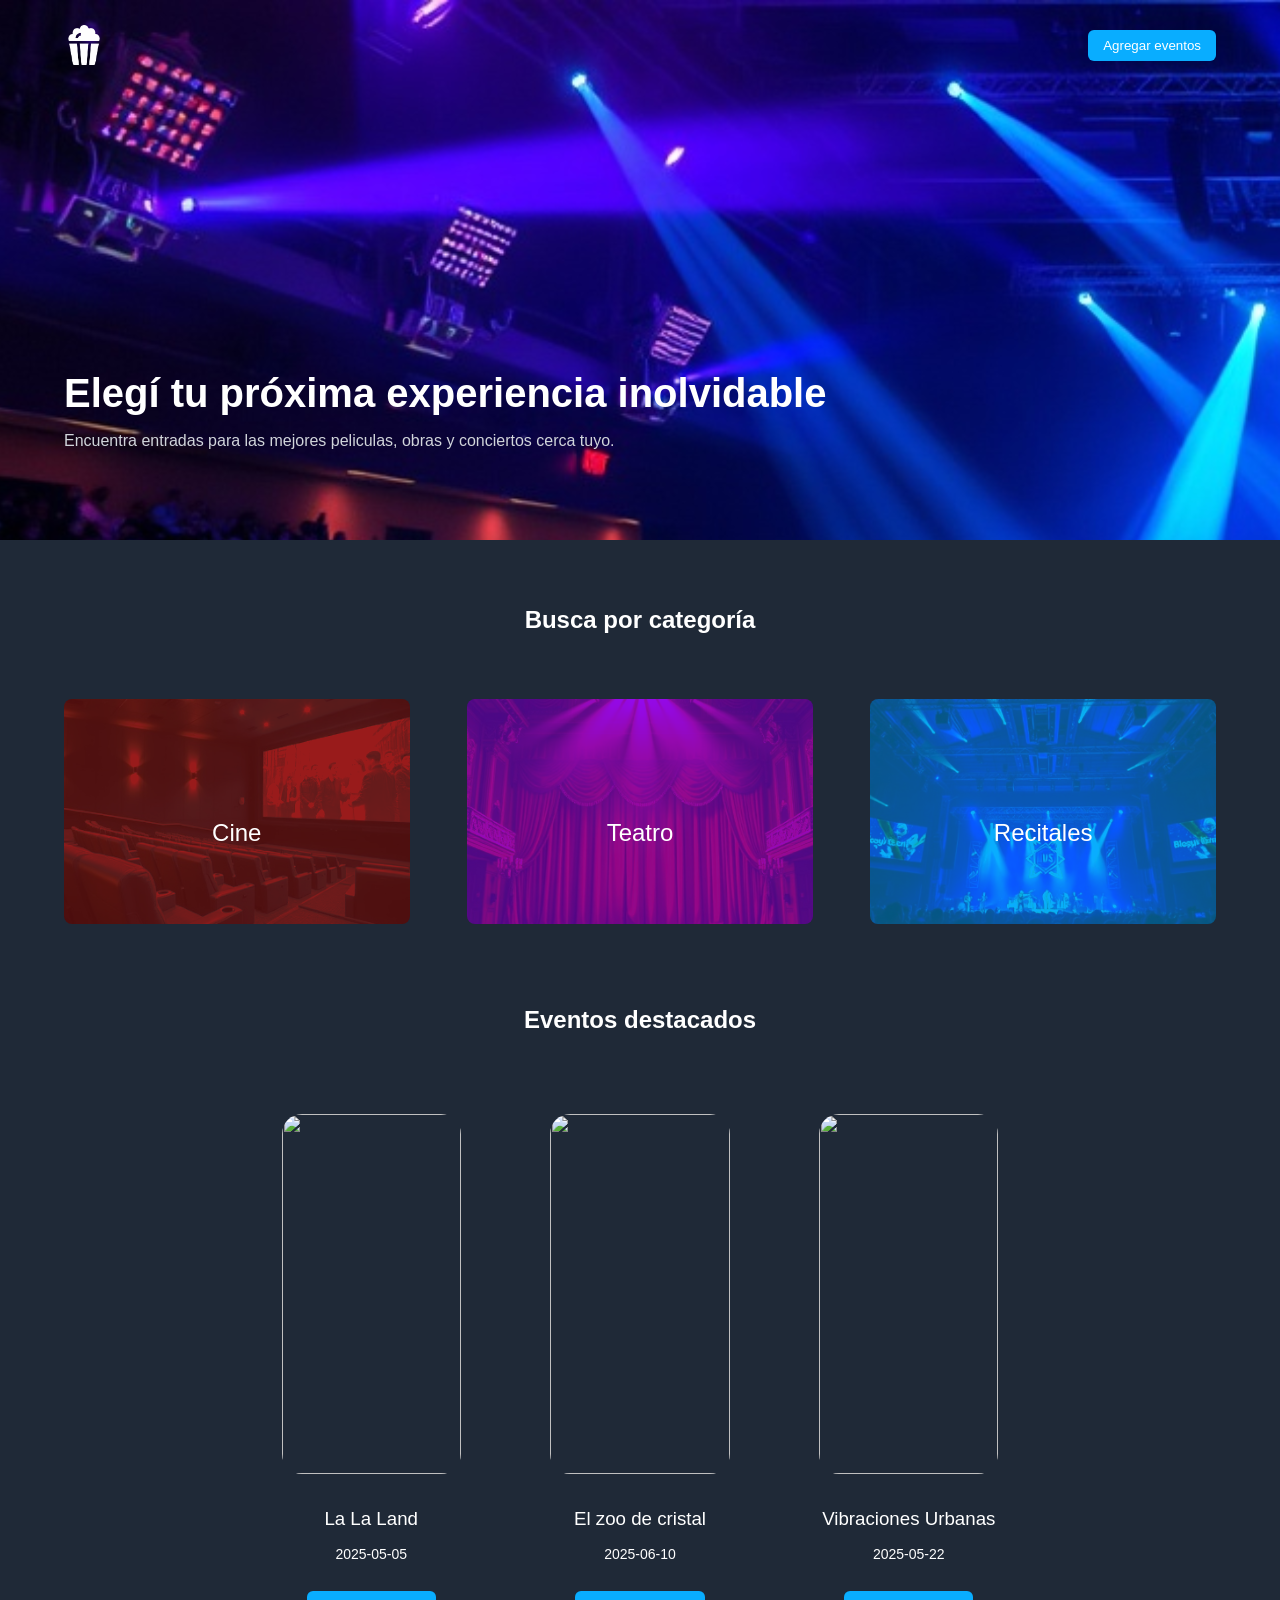
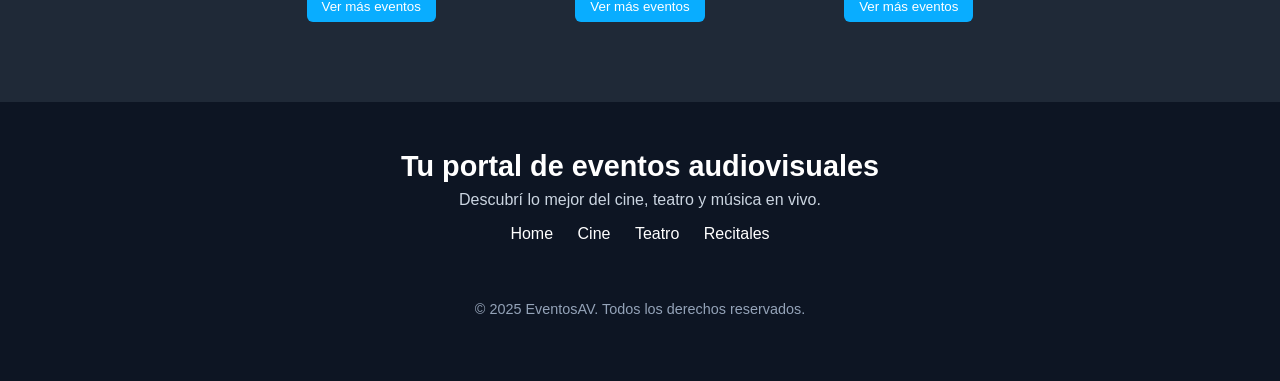
==== commit 15a1b439: "ya esta" ====
--- a/index.html
+++ b/index.html
@@ -37,30 +37,30 @@
 
     </div>
 
-    <section id="filters" class="w90 df spaceb vh50">
+    <section id="filters" class="w90 df spaceb vh50 centerXm">
 
-        <div class="df columna spacee w100 centerX centerY">
+        <div class="df columna spacee w100 centerX centerY w90m">
 
             <h2 class="blanco">Busca por categoría</h2>
 
-            <div class="df spaceb w100">
+            <div class="df spaceb w100 columnaM filters">
 
-                <a href="cine.html" id="filter-movies" class="w30 sinBorde vh25 df centerX centerY ajusteCategoria fondoRojo">
-                    <div class="h50 df centerY columna spacea">
+                <a href="cine.html" id="filter-movies" class="w30 sinBorde vh25 df centerX centerY ajusteCategoria fondoRojo w100m">
+                    <div class="h50 df centerY columna spacea rowM w40m">
                         <i class="fi fi-rr-video-camera-alt icono"></i>
                         <h3 class="blanco titulo">Cine</h3>
                     </div>
                 </a>
 
-                <a href="teatro.html" id="filter-theatre" class="w30 sinBorde vh25 df centerX centerY ajusteCategoria fondoVioleta">
-                    <div class="h50 df centerY columna spacea">
+                <a href="teatro.html" id="filter-theatre" class="w30 sinBorde vh25 df centerX centerY ajusteCategoria fondoVioleta w100m">
+                    <div class="h50 df centerY columna spacea w40m">
                         <i class="fi fi-rr-theater-masks icono"></i>
                         <h3 class="blanco titulo">Teatro</h3>
                     </div>
                 </a>
 
-                <a href="concierto.html" id="filter-concert" class="w30 sinBorde vh25 df centerX centerY ajusteCategoria fondoCeleste">
-                    <div class="h50 df centerY columna spacea">
+                <a href="concierto.html" id="filter-concert" class="w30 sinBorde vh25 df centerX centerY ajusteCategoria fondoCeleste w100m">
+                    <div class="h50 df centerY columna spacea w40m">
                         <i class="fi fi-rr-guitar-electric icono"></i>
                         <h3 class="blanco titulo">Recitales</h3>
                     </div>
--- a/assets/css/styles.css
+++ b/assets/css/styles.css
@@ -275,6 +275,10 @@
     gap: 2em;
   }
 
+  input::placeholder{
+    color: #cdced5;
+  }
+
  /*MOBILE*/
 @media screen and (max-width: 767px) {
 
@@ -340,6 +344,9 @@
         top: 20%;
         left: 5%;
     }
+    #boton-reservar{
+        margin-top: 2em;
+    }
 
     #dialog-comida{
         top: 50%;
@@ -362,6 +369,23 @@
         margin-top: 0;
     }
 
+    #descuentoElements{
+        flex-direction: column;
+        gap: 1em;
+        margin: 1em 0;
+    }
+
+    .ajusteCategoria{
+        height: 10vh;
+    }
+    .filters{
+        gap: 1em;
+    }
+
+    .icono{
+        display: none;
+    }
+
 }
   
   /*TABLETS*/
